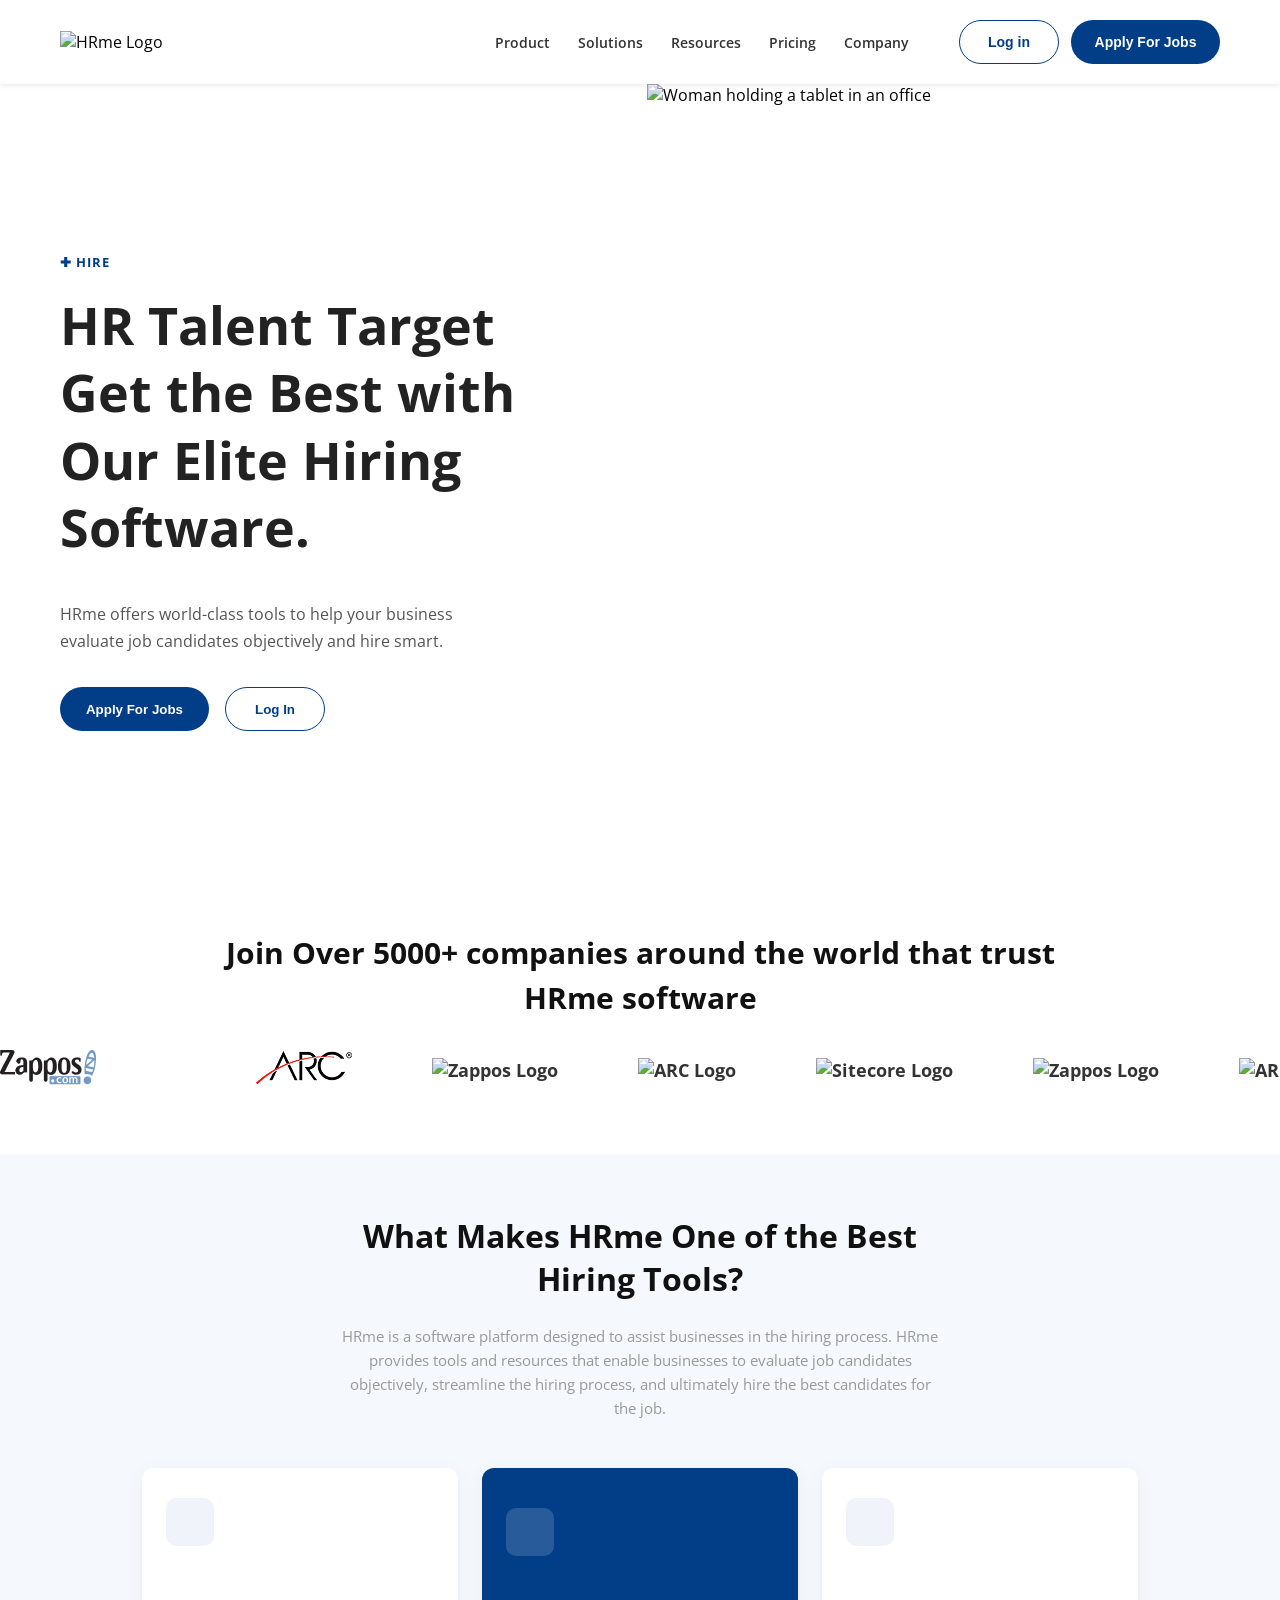
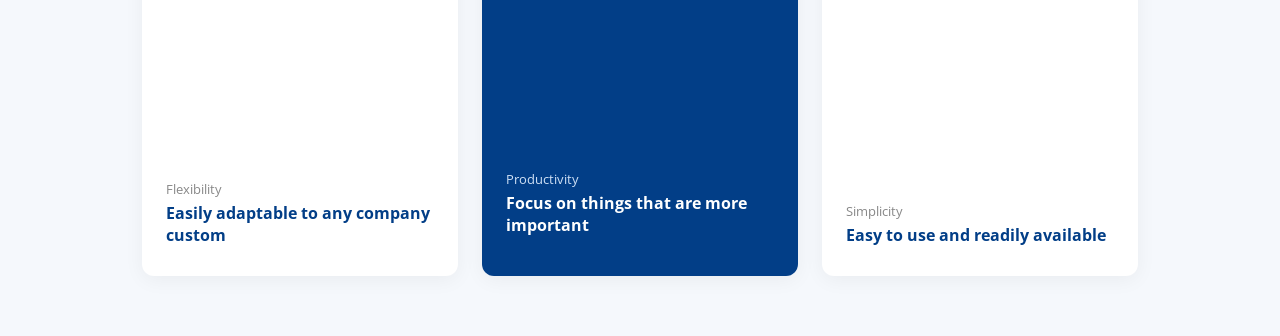
==== index.html @ a34a4af8 "Add files via upload" ====
<!DOCTYPE html>
<html lang="en">
<head>
    <meta charset="UTF-8">
    <meta name="viewport" content="width=device-width, initial-scale=1.0">
    <meta name="description" content="HRME human resources management platform. Explore product, solutions, pricing, and company resources.">
    <link rel="stylesheet" href="style.css">
    <!-- font -->
    <link rel="preconnect" href="https://fonts.googleapis.com">
    <link rel="preconnect" href="https://fonts.gstatic.com" crossorigin>
    <link href="https://fonts.googleapis.com/css2?family=Open+Sans:ital,wght@0,300..800;1,300..800&display=swap" rel="stylesheet">

    <title>HR</title>
</head>
<body>
    <nav>
        <div class="logo">
            <img src="images/Frame 9.png" alt="HRme Logo">
        </div>

        <!-- Hamburger menu for mobile -->
        <div class="menu-toggle" id="menu-toggle">&#9776;</div>

        <div class="nav-menu" id="nav-menu">
            <ul class="nav-links">
                <li><a href="#">Product</a></li>
                <li><a href="#">Solutions</a></li>
                <li><a href="#">Resources</a></li>
                <li><a href="#">Pricing</a></li>
                <li><a href="#">Company</a></li>
            </ul>

            <div class="btn">
                <button class="login">Log in</button>
                <button class="apply">Apply For Jobs</button>
            </div>
        </div>
    </nav>

    <section class="hero">
        <div class="hero-text">
            <span class="badge">&#10010; HIRE</span>
            <h1>HR Talent Target Get the Best with Our Elite Hiring Software.</h1>
            <p>HRme offers world-class tools to help your business evaluate job candidates objectively and hire smart.</p>
            <div class="btn hero-btn">
                <button class="apply">Apply For Jobs</button>
                <button class="login">Log In</button>
            </div>
        </div>

        <div class="hero-image">
            <img src="images/image 17.png" alt="Woman holding a tablet in an office">
        </div>
    </section>
    <section class="trusted">
  <h2>
    Join Over 5000+ companies around the world that trust
    <br>
    HRme software
  </h2>

  <div class="logo-marquee">
    <div class="logo-track">
      <span class="logo-item"><img src="images/b.png" alt="ARC Logo"></span>
      <span class="logo-item"><img src="/images/shutterfly-logo.svg (1).png" alt=""></span>
      <span class="logo-item"><img src="images/arc-logo.png (1).png" alt="Im Logo"></span>

      <!-- Duplicate for seamless scrolling -->
      <span class="logo-item"><img src="images/sumitomo-logo.svg.png" alt="Zappos Logo"></span>
      <span class="logo-item"><img src="images/sitecore-logo.png.png" alt="ARC Logo"></span>
      <span class="logo-item"><img src="images/sikich-logo-retina-1.png (1).png" alt="Sitecore Logo"></span>

      <span class="logo-item"><img src="images/ringcentral-logo.svg (1).png" alt="Zappos Logo"></span>
      <span class="logo-item"><img src="images/peloton-logo.svg (1).png" alt="ARC Logo"></span>
      <span class="logo-item"><img src="images/arc-logo.png (2).png" alt="Sitecore Logo"></span>
    </div>
  </div>
</section>


<section class="features">

  <h2>What Makes HRme One of the Best Hiring Tools?</h2>
  <p>HRme is a software platform designed to assist businesses in the hiring process. HRme provides tools and resources that enable businesses to evaluate job candidates objectively, streamline the hiring process, and ultimately hire the best candidates for the job.</p>

  <div class="feature-cards">

    <!-- Card 1: plain white -->
    <div class="feature-card">
      <div class="icon-box"><img src="images/Frame 427319788.png" alt=""></div>
      <div class="card-text">
        <span class="feature-label">Flexibility</span>
        <h3>Easily adaptable to any company custom</h3>
      </div>
    </div>

    <!-- Card 2: highlighted dark card -->
    <div class="feature-card featured">
      <div class="icon-box"><img src="images/Frame 427319787 (1).png" alt=""></div>
      <div class="card-text">
        <span class="feature-label">Productivity</span>
        <h3>Focus on things that are more important</h3>
      </div>
    </div>

    <!-- Card 3: plain white -->
    <div class="feature-card">
      <div class="icon-box"><img src="images/Frame 427319786 (1).png" alt=""></div>
      <div class="card-text">
        <span class="feature-label">Simplicity</span>
        <h3>Easy to use and readily available</h3>
      </div>
    </div>

  </div>

</section>
    
    <script src="script.js"></script>
</body>
</html>
---- style.css ----
* {
  box-sizing: border-box;
}

body {
  margin: 0;
  font-family: "Open Sans", sans-serif;
}

/* ---------- NAVBAR ---------- */
nav {
  display: flex;
  justify-content: space-between;
  align-items: center;
  padding: 15px 60px;
  background: white;
  height: 84px;
  box-shadow: 0 2px 5px rgba(0, 0, 0, 0.08);
  position: relative;
}

nav .logo img {
  height: 48px;
  width: 157.93px;
}

nav .nav-menu {
  display: flex;
  align-items: center;
  gap: 50px;
}

nav ul.nav-links {
  display: flex;
  list-style: none;
  gap: 28px;
  margin: 0;
  padding: 0;
}

nav ul.nav-links li a {
  text-decoration: none;
  color: #333;
  font-size: 14px;
  font-weight: 600;
}

nav .btn {
  display: flex;
  gap: 12px;
}

nav .btn button {
  padding: 12px;
  border: none;
  cursor: pointer;
  font-size: 14px;
  font-weight: 600;
  border-radius: 24px;
  height: 44px;
}

nav .btn .login,
.hero-btn .login {
  background: transparent;
  border: 1px solid #023E87;
  color: #023E87;
  width: 100px;
}

nav .btn .apply,
.hero-btn .apply {
  background: #023E87;
  color: white;
  width: 149px;
}

/* ---------- HAMBURGER ---------- */
.menu-toggle {
  display: none;
  font-size: 28px;
  cursor: pointer;
}

/* ---------- HERO ---------- */
.hero {
  display: flex;
  min-height: calc(100vh - 84px);
}

.hero-text {
  flex: 1;
  padding: 80px 60px;
  background-image: url("images/bg.jpg");
  background-size: cover;
  background-position: center;
  background-repeat: no-repeat;

  display: flex;
  flex-direction: column;
  justify-content: center;
}

.hero-text .badge {
  display: inline-block;
  color: #023E87;
  font-weight: 700;
  font-size: 13px;
  letter-spacing: 1px;
  margin-bottom: 20px;
}

.hero-text h1 {
  font-size: 52px;
  line-height: 1.3;
  font-weight: 700;
  color: #222;
  max-width: 520px;
  margin: 0 0 24px;
}

.hero-text p {
  font-size: 16px;
  line-height: 1.7;
  color: #555;
  max-width: 420px;
  margin-bottom: 32px;
}

.hero-btn {
  display: flex;
  gap: 16px;
  flex-wrap: wrap;
}

.hero-btn button {
  border: none;
  cursor: pointer;
  border-radius: 24px;
  height: 44px;
  font-weight: 600;
}

.hero-image {
  flex: 1.2;
}

.hero-image img {
  width: 100%;
  height: 100%;
  object-fit: cover;
  display: block;
}

/* ---------- TABLET ---------- */
@media (max-width: 992px) {
  nav {
    padding: 15px 30px;
  }

  .hero-text {
    padding: 60px 40px;
  }

  .hero-text h1 {
    font-size: 40px;
  }
}

/* ---------- MOBILE ---------- */
@media (max-width: 768px) {
  nav {
    padding: 15px 20px;
  }

  .menu-toggle {
    display: block;
  }

  nav .nav-menu {
    display: none;
    flex-direction: column;
    align-items: flex-start;
    position: absolute;
    top: 84px;
    left: 0;
    width: 100%;
    background: white;
    padding: 20px;
    gap: 20px;
    box-shadow: 0 4px 6px rgba(0, 0, 0, 0.1);
  }

  nav .nav-menu.active {
    display: flex;
  }

  nav .nav-menu ul.nav-links {
    flex-direction: column;
    gap: 16px;
  }

  nav .nav-menu .btn {
    width: 100%;
    flex-direction: column;
  }

  nav .nav-menu .btn button {
    width: 100%;
  }

  .hero {
    flex-direction: column;
    min-height: auto;
  }

  .hero-image {
    order: -1;
    width: 100%;
  }

  .hero-image img {
    width: 100%;
    height: auto;
  }

  .hero-text {
    padding: 50px 25px;
    align-items: center;
    text-align: center;
  }

  .hero-text h1 {
    font-size: 34px;
    max-width: 100%;
  }

  .hero-text p {
    max-width: 100%;
  }

  .hero-btn {
    justify-content: center;
  }
}

/* ---------- SMALL PHONES ---------- */
@media (max-width: 480px) {
  .hero-text h1 {
    font-size: 28px;
  }

  .hero-btn {
    flex-direction: column;
    width: 100%;
  }

  .hero-btn button {
    width: 100%;
    max-width: 220px;
    margin: auto;
  }
}

/* ==========================
   TRUSTED SECTION
========================== */
.trusted {
  width: 100%;
  /* border-top: 2px solid #007bff;
  border-bottom: 2px solid #007bff; */
  padding: 30px 0 99px 0;
  height: 155px;
  
}

/* ==========================
   HEADING
========================== */
.trusted h2 {
  text-align: center;
  font-size: 30px;
  line-height: 1.5;
  color: #111;
  margin: 0 0 30px;
  padding: 0 20px;
}

/* ==========================
   MARQUEE WINDOW
========================== */
.logo-marquee {
  width: 100%;
  overflow: hidden;
}

/* ==========================
   MOVING TRACK
========================== */
.logo-track {
  display: flex;
  align-items: center;
  gap: 80px;
  width: max-content;
  animation: scroll-logos 20s linear infinite;
}

/* ==========================
   EACH LOGO
========================== */
.logo-item {
  flex-shrink: 0;
  font-size: 18px;
  font-weight: 700;
  color: #333;
  white-space: nowrap;
}

/* Pause on hover */
.logo-marquee:hover .logo-track {
  animation-play-state: paused;
}

/* ==========================
   ANIMATION
========================== */
@keyframes scroll-logos {
  from {
    transform: translateX(0);
  }
  to {
    transform: translateX(-50%);
  }
}

/* ==========================
   TABLETS
========================== */
@media (max-width: 768px) {
  .trusted {
    padding: 30px 0;
  }

  .trusted h2 {
    font-size: 18px;
  }

  .logo-track {
    gap: 50px;
    animation-duration: 15s;
  }

  .logo-item {
    font-size: 16px;
  }
}

/* ==========================
   PHONES
========================== */
@media (max-width: 480px) {
  .trusted h2 {
    font-size: 16px;
    line-height: 1.6;
  }

  .trusted h2 br {
    display: none;
  }

  .logo-track {
    gap: 35px;
  }

  .logo-item {
    font-size: 14px;
  }
}
/* ============================
   FEATURES SECTION
   ============================ */
.features {
  text-align: center;
  padding: 60px 20px;
  background: #f5f8fc;
  margin-top: 99px;
}

.features h2 {
  font-size: 32px;
  color: #111;
  max-width: 600px;
  margin: 0 auto 24px auto;
}

.features > p {
  max-width: 600px;
  margin: 0 auto 48px auto;
  color: #999;
  font-size: 15px;
  line-height: 1.6;
}

/* ---------- ROW OF CARDS ---------- */
.feature-cards {
  display: flex;
  justify-content: center;
  align-items: center;
  gap: 24px;
  max-width: 1100px;
  margin: 0 auto;
}

/* ---------- EACH CARD ---------- */
.feature-card {
  background: white;
  border-radius: 12px;
  padding: 30px 24px;
  text-align: left;
  flex: 1;
  width: 100%;
  max-width: 316px;
  aspect-ratio: 316 / 408;

  display: flex;
  flex-direction: column;
  justify-content: space-between;

  box-shadow: 0 4px 20px rgba(0, 0, 0, 0.05);
  transition: transform 0.2s ease, box-shadow 0.2s ease;
}

.feature-card:hover {
  transform: translateY(-6px);
  box-shadow: 0 8px 28px rgba(0, 0, 0, 0.1);
}

.icon-box {
  width: 48px;
  height: 48px;
  background: #f0f4fa;
  border-radius: 10px;
  display: flex;
  align-items: center;
  justify-content: center;
  font-size: 18px;
  color: #023E87;
}

/* Groups label + heading so they sit together near the bottom */
.card-text {
  display: flex;
  flex-direction: column;
  gap: 4px;
}

.feature-label {
  display: block;
  font-size: 13px;
  color: #888;
}

.feature-card h3 {
  font-size: 16px;
  color: #023E87;
  font-weight: 700;
  margin: 0;
}

/* ---------- FEATURED (MIDDLE) CARD ---------- */
.feature-card.featured {
  background-color: #023E87;
  background-image: url(images/Frame\ 427319927.png);
  background-repeat: no-repeat;
  background-position: top right;
  background-size: 220px;
  padding-top: 40px;
  padding-bottom: 40px;
  position: relative;
  overflow: hidden;
}

.feature-card.featured .icon-box {
  background: rgba(255, 255, 255, 0.15);
  color: white;
}

.feature-card.featured .feature-label {
  color: #cfe0f5;
}

.feature-card.featured h3 {
  color: white;
}

/* ============================
   TABLETS (768px and below)
   ============================ */
@media (max-width: 768px) {
  .feature-cards {
    flex-direction: column;
    align-items: center;
  }

  .feature-card,
  .feature-card.featured {
    max-width: 360px;
    width: 100%;
    aspect-ratio: 316 / 380;
    padding-top: 30px;
    padding-bottom: 30px;
  }

  .feature-card.featured {
    background-size: 150px;
  }

  .features h2 {
    font-size: 26px;
  }
}

/* ============================
   PHONES (480px and below)
   ============================ */
@media (max-width: 480px) {
  .features {
    padding: 40px 16px;
  }

  .feature-card,
  .feature-card.featured {
    max-width: 300px;
    aspect-ratio: 316 / 360;
  }

  .features h2 {
    font-size: 22px;
  }

  .features > p {
    font-size: 14px;
  }
}
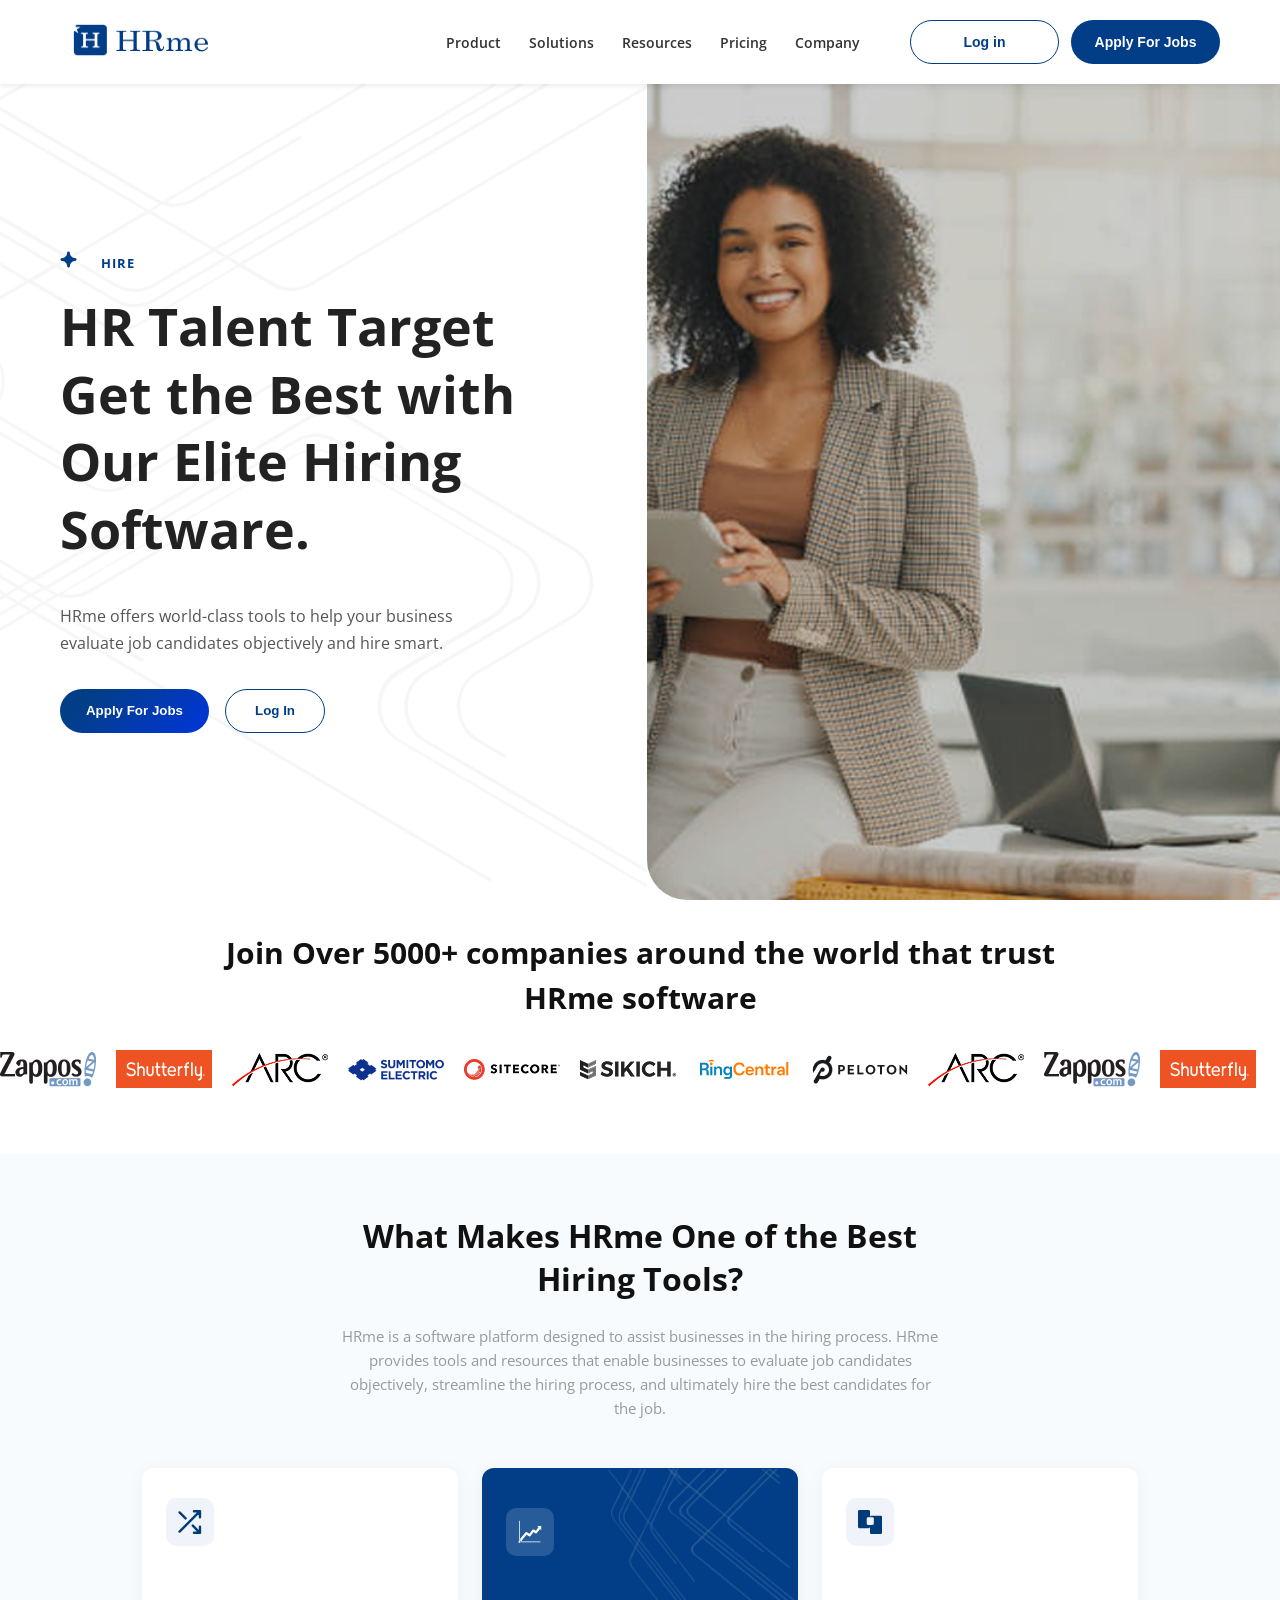
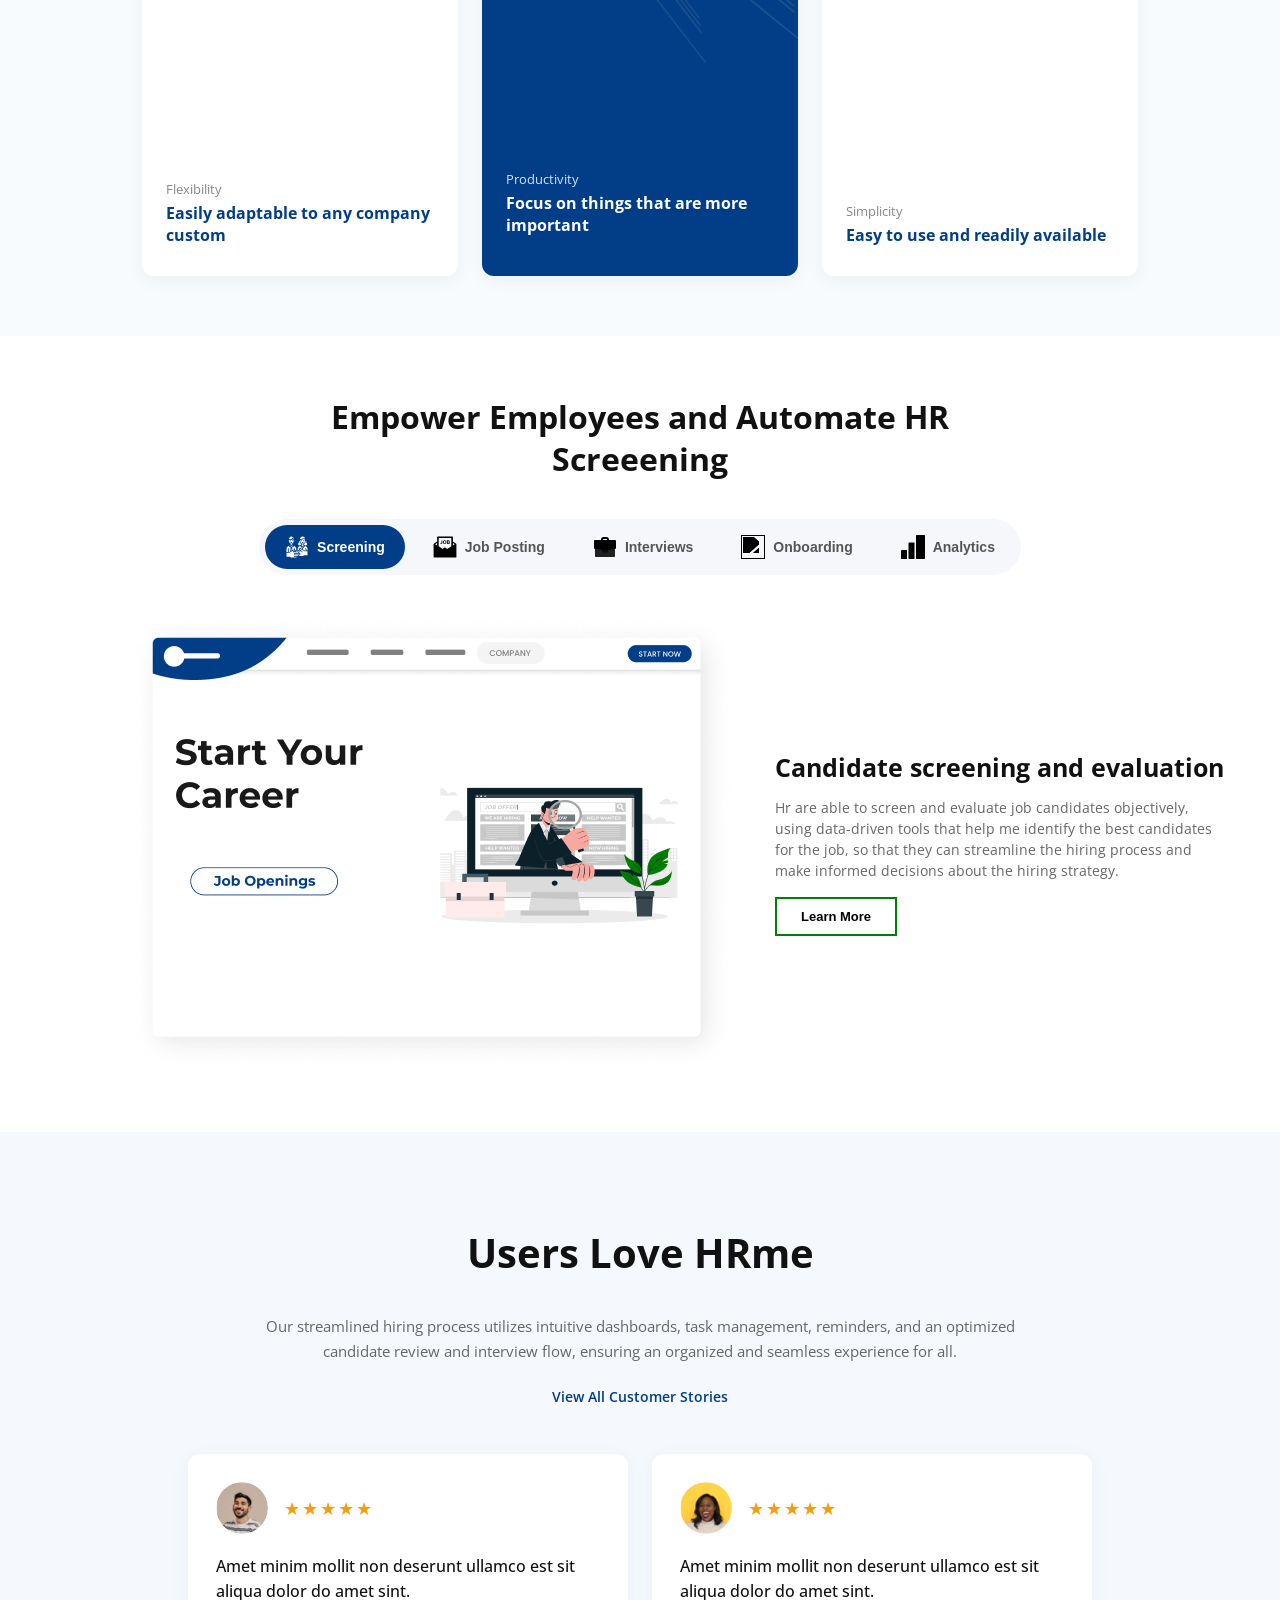
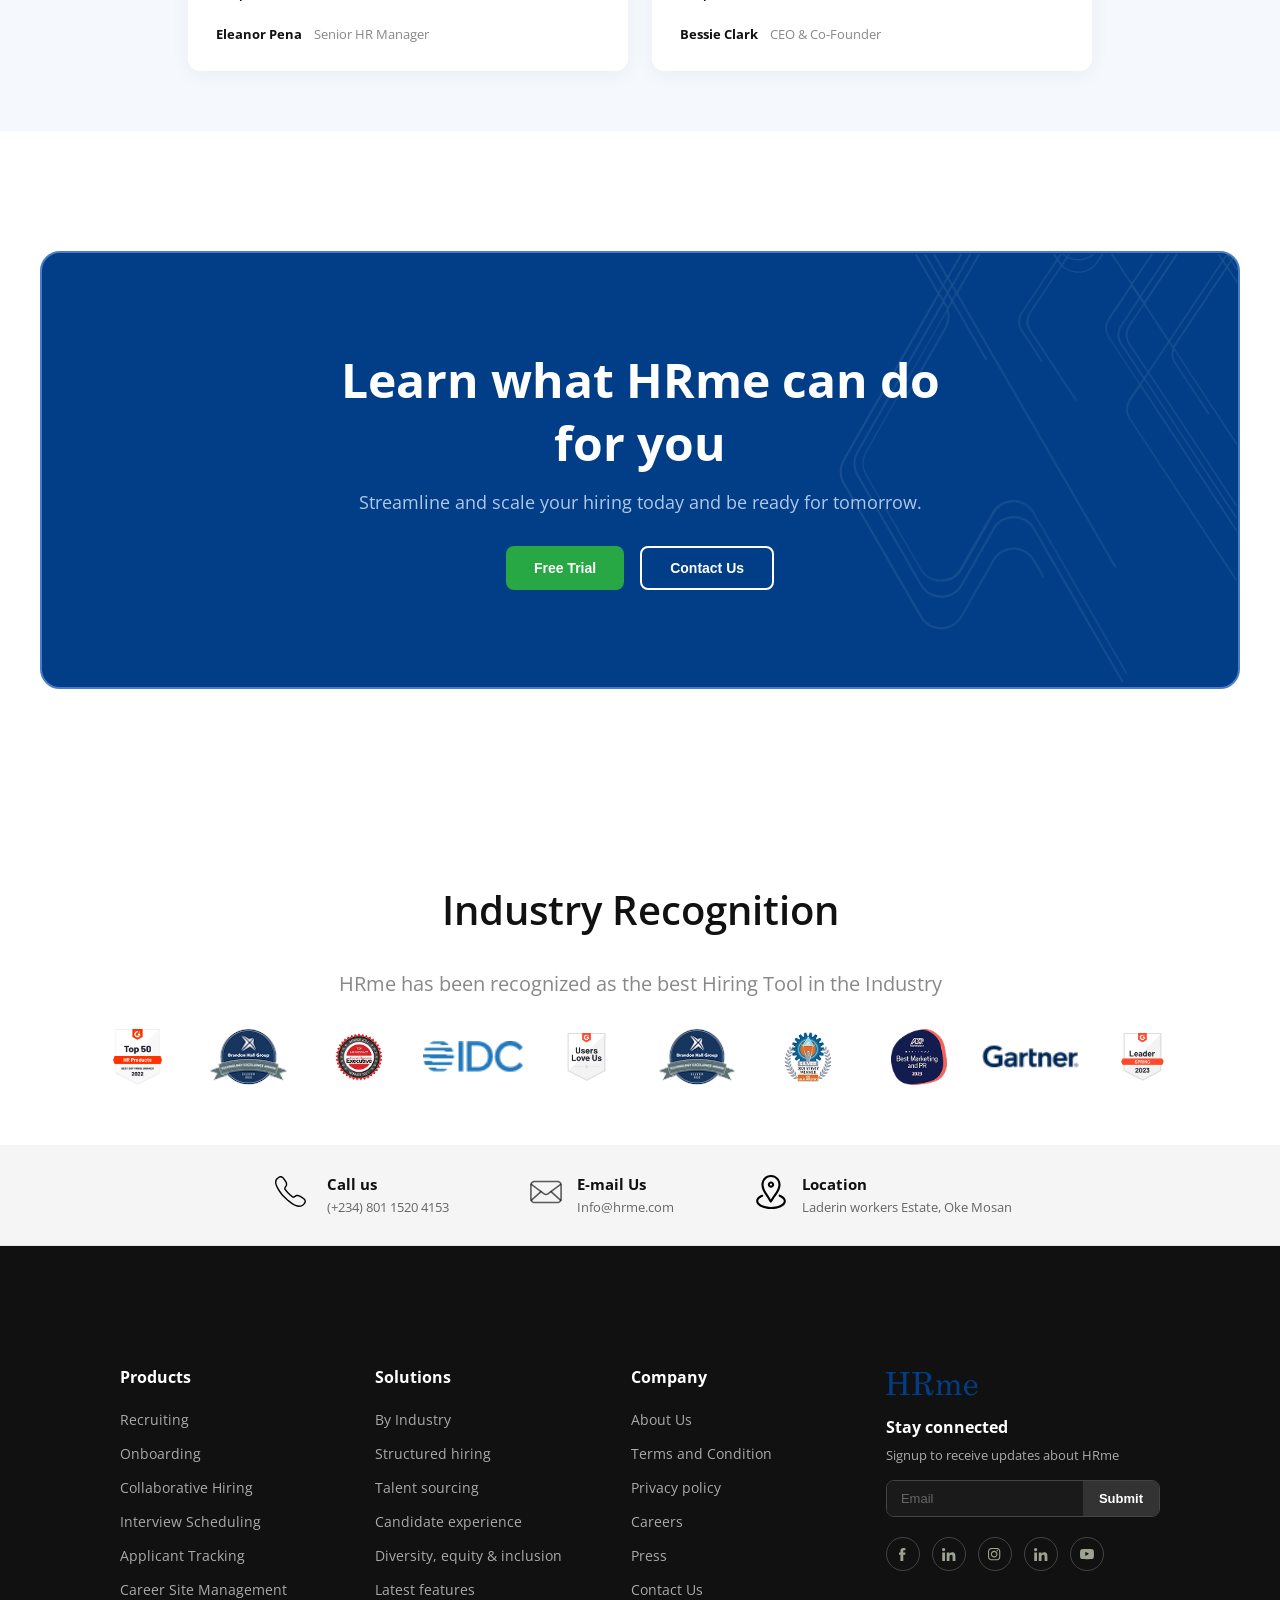
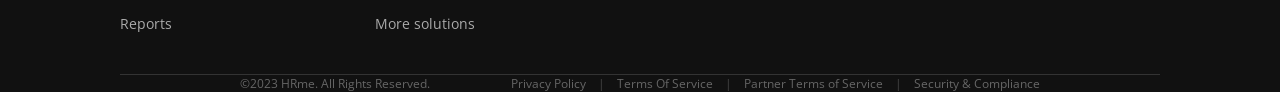
==== commit e70ddbbc: "final hrme website" ====
--- a/index.html
+++ b/index.html
@@ -1,121 +1,428 @@
-<!DOCTYPE html>
+<!doctype html>
 <html lang="en">
-<head>
-    <meta charset="UTF-8">
-    <meta name="viewport" content="width=device-width, initial-scale=1.0">
-    <meta name="description" content="HRME human resources management platform. Explore product, solutions, pricing, and company resources.">
-    <link rel="stylesheet" href="style.css">
+  <head>
+    <meta charset="UTF-8" />
+    <meta name="viewport" content="width=device-width, initial-scale=1.0" />
+    <meta
+      name="description"
+      content="HRME human resources management platform. Explore product, solutions, pricing, and company resources."
+    />
+    <link rel="stylesheet" href="style.css" />
     <!-- font -->
-    <link rel="preconnect" href="https://fonts.googleapis.com">
-    <link rel="preconnect" href="https://fonts.gstatic.com" crossorigin>
-    <link href="https://fonts.googleapis.com/css2?family=Open+Sans:ital,wght@0,300..800;1,300..800&display=swap" rel="stylesheet">
-
-    <title>HR</title>
-</head>
-<body>
+    <link rel="preconnect" href="https://fonts.googleapis.com" />
+    <link rel="preconnect" href="https://fonts.gstatic.com" crossorigin />
+    <link
+      href="https://fonts.googleapis.com/css2?family=Open+Sans:ital,wght@0,300..800;1,300..800&display=swap"
+      rel="stylesheet"
+    />
+
+    <title>HRme</title>
+  </head>
+  <body>
     <nav>
-        <div class="logo">
-            <img src="images/Frame 9.png" alt="HRme Logo">
-        </div>
-
-        <!-- Hamburger menu for mobile -->
-        <div class="menu-toggle" id="menu-toggle">&#9776;</div>
-
-        <div class="nav-menu" id="nav-menu">
-            <ul class="nav-links">
-                <li><a href="#">Product</a></li>
-                <li><a href="#">Solutions</a></li>
-                <li><a href="#">Resources</a></li>
-                <li><a href="#">Pricing</a></li>
-                <li><a href="#">Company</a></li>
-            </ul>
-
-            <div class="btn">
-                <button class="login">Log in</button>
-                <button class="apply">Apply For Jobs</button>
-            </div>
-        </div>
+      <div class="logo">
+        <img src="images/Frame 9.png" alt="HRme Logo" />
+      </div>
+
+      <!-- Hamburger menu for mobile -->
+      <div class="menu-toggle" id="menu-toggle">
+        <span id="menu-icon">&#9776;</span>
+      </div>
+
+      <div class="nav-menu" id="nav-menu">
+        <ul class="nav-links">
+          <li><a href="#">Product</a></li>
+          <li><a href="#">Solutions</a></li>
+          <li><a href="#">Resources</a></li>
+          <li><a href="#">Pricing</a></li>
+          <li><a href="#">Company</a></li>
+        </ul>
+
+        <div class="btn">
+          <button class="login">Log in</button>
+          <button class="apply">Apply For Jobs</button>
+        </div>
+      </div>
     </nav>
 
     <section class="hero">
-        <div class="hero-text">
-            <span class="badge">&#10010; HIRE</span>
-            <h1>HR Talent Target Get the Best with Our Elite Hiring Software.</h1>
-            <p>HRme offers world-class tools to help your business evaluate job candidates objectively and hire smart.</p>
-            <div class="btn hero-btn">
-                <button class="apply">Apply For Jobs</button>
-                <button class="login">Log In</button>
-            </div>
-        </div>
-
-        <div class="hero-image">
-            <img src="images/image 17.png" alt="Woman holding a tablet in an office">
-        </div>
+      <div class="hero-text">
+       <span class="badge"> <img src="images/svg.me-3.png" alt=""> HIRE</span>
+        <h1>HR Talent Target Get the Best with Our Elite Hiring Software.</h1>
+        <p>
+          HRme offers world-class tools to help your business evaluate job
+          candidates objectively and hire smart.
+        </p>
+        <div class="btn hero-btn">
+          <button class="apply">Apply For Jobs</button>
+          <button class="login">Log In</button>
+        </div>
+      </div>
+
+      <div class="hero-image">
+        <img
+          src="images/image 17.png"
+          alt="Woman holding a tablet in an office"
+        />
+      </div>
     </section>
     <section class="trusted">
-  <h2>
-    Join Over 5000+ companies around the world that trust
-    <br>
-    HRme software
-  </h2>
-
-  <div class="logo-marquee">
-    <div class="logo-track">
-      <span class="logo-item"><img src="images/b.png" alt="ARC Logo"></span>
-      <span class="logo-item"><img src="/images/shutterfly-logo.svg (1).png" alt=""></span>
-      <span class="logo-item"><img src="images/arc-logo.png (1).png" alt="Im Logo"></span>
-
-      <!-- Duplicate for seamless scrolling -->
-      <span class="logo-item"><img src="images/sumitomo-logo.svg.png" alt="Zappos Logo"></span>
-      <span class="logo-item"><img src="images/sitecore-logo.png.png" alt="ARC Logo"></span>
-      <span class="logo-item"><img src="images/sikich-logo-retina-1.png (1).png" alt="Sitecore Logo"></span>
-
-      <span class="logo-item"><img src="images/ringcentral-logo.svg (1).png" alt="Zappos Logo"></span>
-      <span class="logo-item"><img src="images/peloton-logo.svg (1).png" alt="ARC Logo"></span>
-      <span class="logo-item"><img src="images/arc-logo.png (2).png" alt="Sitecore Logo"></span>
+      <h2>
+        Join Over 5000+ companies around the world that trust
+        <br />
+        HRme software
+      </h2>
+
+      <div class="logo-marquee">
+        <div class="logo-track">
+          <!-- Set 1 -->
+          <span class="logo-item"><img src="images/b.png" alt="ARC Logo" /></span>
+          <span class="logo-item"><img src="/images/shutterfly-logo.svg (1).png" alt="" /></span>
+          <span class="logo-item"><img src="images/arc-logo.png (2).png" alt="Im Logo" /></span>
+          <span class="logo-item"><img src="images/sumitomo-logo.svg.png" alt="Zappos Logo" /></span>
+          <span class="logo-item"><img src="images/sitecore-logo.png.png" alt="ARC Logo" /></span>
+          <span class="logo-item"><img src="images/sikich-logo-retina-1.png.png" alt="Sitecore Logo" /></span>
+          <span class="logo-item"><img src="images/ringcentral-logo.svg.png" alt="Zappos Logo" /></span>
+          <span class="logo-item"><img src="images/peloton-logo.svg (1).png" alt="ARC Logo" /></span>
+          <span class="logo-item"><img src="images/arc-logo.png (2).png" alt="Sitecore Logo" /></span>
+
+          <!-- Set 2 (exact duplicate, aria-hidden since it's decorative repetition) -->
+<span class="logo-item" aria-hidden="true"><img src="images/b.png" alt="" /></span>
+          <span class="logo-item" aria-hidden="true"><img src="/images/shutterfly-logo.svg (1).png" alt="" /></span>
+          <span class="logo-item" aria-hidden="true"><img src="images/arc-logo.png (1).png" alt="" /></span>
+          <span class="logo-item" aria-hidden="true"><img src="images/sumitomo-logo.svg.png" alt="" /></span>
+          <span class="logo-item" aria-hidden="true"><img src="images/sitecore-logo.png.png" alt="" /></span>
+          <span class="logo-item" aria-hidden="true"><img src="images/sikich-logo-retina-1.png (1).png" alt="" /></span>
+          <span class="logo-item" aria-hidden="true"><img src="images/ringcentral-logo.svg (1).png" alt="" /></span>
+          <span class="logo-item" aria-hidden="true"><img src="images/peloton-logo.svg (1).png" alt="" /></span>
+          <span class="logo-item" aria-hidden="true"><img src="images/arc-logo.png (2).png" alt="" /></span>
+        </div>
+      </div>
+    </section>
+
+    <section class="features">
+      <h2>What Makes HRme One of the Best Hiring Tools?</h2>
+      <p>
+        HRme is a software platform designed to assist businesses in the hiring
+        process. HRme provides tools and resources that enable businesses to
+        evaluate job candidates objectively, streamline the hiring process, and
+        ultimately hire the best candidates for the job.
+      </p>
+
+      <div class="feature-cards">
+        <div class="feature-card" data-card>
+          <div class="icon-box">
+            <img src="images/Vector.svg" alt="" />
+          </div>
+          <div class="card-text">
+            <span class="feature-label">Flexibility</span>
+            <h3>Easily adaptable to any company custom</h3>
+          </div>
+        </div>
+
+        <div class="feature-card featured" data-card>
+          <div class="icon-box">
+            <img src="images/vector2 (2).svg" alt="" />
+          </div>
+          <div class="card-text">
+            <span class="feature-label">Productivity</span>
+            <h3>Focus on things that are more important</h3>
+          </div>
+        </div>
+
+        <div class="feature-card" data-card>
+          <div class="icon-box">
+            <img src="images/Exclude.svg" alt="" />
+          </div>
+          <div class="card-text">
+            <span class="feature-label">Simplicity</span>
+            <h3>Easy to use and readily available</h3>
+          </div>
+        </div>
+      </div>
+    </section>
+
+    <section class="empower">
+      <h2>Empower Employees and Automate HR Screeening</h2>
+
+      <!-- TAB BUTTONS -->
+      <div class="tab-bar">
+        <button class="tab active" data-tab="screening">
+          <img src="images/Deal.svg" alt="" class="tab-icon" /> Screening
+        </button>
+        <button class="tab" data-tab="jobposting">
+          <img src="images/Job letter.svg" alt="" class="tab-icon" /> Job Posting
+        </button>
+        <button class="tab" data-tab="interviews">
+          <img src="images/facebook jobs.svg" alt="" class="tab-icon" /> Interviews
+        </button>
+        <button class="tab" data-tab="onboarding">
+          <img src="images/deal.svg" alt="" class="tab-icon" /> Onboarding
+        </button>
+        <button class="tab" data-tab="analytics">
+          <img src="images/Google analytics (1).svg" alt="" class="tab-icon" /> Analytics
+        </button>
+      </div>
+
+      <div class="tab-panels">
+        <!-- SCREENING: image left, text right -->
+        <div class="panel active" id="panel-screening">
+          <img src="images/Frame 18.png" alt="Candidate screening" class="panel-img" />
+          <div class="panel-info">
+            <h3>Candidate screening and evaluation</h3>
+            <p>
+              Hr are able to screen and evaluate job candidates objectively,
+              using data-driven tools that help me identify the best candidates
+              for the job, so that they can streamline the hiring process and
+              make informed decisions about the hiring strategy.
+            </p>
+            <button class="learn-btn">Learn More</button>
+          </div>
+        </div>
+
+        <!-- JOB POSTING: image left, text right -->
+        <div class="panel" id="panel-jobposting">
+          <img src="images/employee-referral02-background.svg.png" alt="Job posting" class="panel-img" />
+          <div class="panel-info">
+            <h3>Job posting and management</h3>
+            <p>
+              Hr are able to screen and evaluate job candidates objectively, using data-driven tools that help me identify the best candidates for the job, so that they can streamline the hiring process and make informed decisions about the hiring strategy.
+            </p>
+            <button class="learn-btn">Learn More</button>
+          </div>
+        </div>
+
+        <!-- INTERVIEWS: image right, text left -->
+        <div class="panel reverse" id="panel-interviews">
+          <img src="images/value-option17.jpg.png" alt="Interview scheduling" class="panel-img" />
+          <div class="panel-info">
+            <h3>Interview scheduling and management</h3>
+            <p>
+            As a hiring manager, HRme is able to schedule and manage interviews with job candidates efficiently, so that you can keep the hiring process moving forward and ensure that all candidates are evaluated fairly.
+            </p>
+            <button class="learn-btn">Learn More</button>
+          </div>
+        </div>
+
+        <!-- ONBOARDING: image left, text right -->
+        <div class="panel" id="panel-onboarding">
+          <img src="images/Frame 427319971 2.png" alt="Employee onboarding" class="panel-img" />
+          <div class="panel-info">
+            <h3>Data-driven hiring insights and analytics</h3>
+            <p>
+             As a hiring manager, HRme is able to schedule and manage interviews with job candidates efficiently, so that you can keep the hiring process moving forward and ensure that all candidates are evaluated fairly.
+            </p>
+            <button class="learn-btn">Learn More</button>
+          </div>
+        </div>
+
+        <!-- ANALYTICS: image right, text left -->
+        <div class="panel reverse" id="panel-analytics">
+          <img src="images/value-option17.jpg (1).png" alt="HR analytics" class="panel-img" />
+          <div class="panel-info">
+            <h3>Onboarding tools and resources</h3>
+            <p>
+              Provide new hires with the tools and resources they need to succeed, so that they can onboard quickly and become productive members of the team as soon as possible.
+            </p>
+            <button class="learn-btn">Learn More</button>
+          </div>
+        </div>
+      </div>
+    </section>
+
+    <section class="testimonials">
+      <h2>Users Love HRme</h2>
+      <p>
+        Our streamlined hiring process utilizes intuitive dashboards, task
+        management, reminders, and an optimized candidate review and interview
+        flow, ensuring an organized and seamless experience for all.
+      </p>
+      <a href="#" class="view-stories">View All Customer Stories</a>
+
+      <div class="testimonial-cards">
+        <div class="testimonial-card">
+          <div class="testimonial-top">
+            <img src="images/Ellipse 5.png" alt="Eleanor Pena" />
+            <div class="stars">★★★★★</div>
+          </div>
+          <p class="testimonial-text">
+            Amet minim mollit non deserunt ullamco est sit aliqua dolor do amet
+            sint.
+          </p>
+          <div class="testimonial-author">
+            <span class="author-name">Eleanor Pena</span>
+            <span class="author-role">Senior HR Manager</span>
+          </div>
+        </div>
+
+        <div class="testimonial-card">
+          <div class="testimonial-top">
+            <img src="images/Ellipse 8.png" alt="Bessie Clark" />
+            <div class="stars">★★★★★</div>
+          </div>
+          <p class="testimonial-text">
+            Amet minim mollit non deserunt ullamco est sit aliqua dolor do amet
+            sint.
+          </p>
+          <div class="testimonial-author">
+            <span class="author-name">Bessie Clark</span>
+            <span class="author-role">CEO & Co-Founder</span>
+          </div>
+        </div>
+      </div>
+    </section>
+
+    <!-- CTA BANNER -->
+    <section class="cta-banner">
+      <div class="cta-content">
+        <h2>Learn what HRme can do for you</h2>
+        <p>Streamline and scale your hiring today and be ready for tomorrow.</p>
+        <div class="cta-buttons">
+          <button class="cta-free">Free Trial</button>
+          <button class="cta-contact">Contact Us</button>
+        </div>
+      </div>
+    </section>
+
+    <!-- INDUSTRY RECOGNITION -->
+    <section class="recognition">
+      <h2>Industry Recognition</h2>
+      <p>HRme has been recognized as the best Hiring Tool in the Industry</p>
+
+      <div class="recognition-marquee">
+        <div class="recognition-track">
+          <!-- Set 1 -->
+          <img src="images/Top-50-HR-Products.svg.png" alt="Top 50" />
+          <img src="images/Silver_Tech_Award_2022-1536x1084.png.png" alt="Award" />
+          <img src="images/hre-top-hr-product-2021.jpeg (1).png" alt="Award" />
+          <img src="images/idc-logo-1.svg (1).png" alt="IDC" />
+          <img src="images/users-love-us.svg (1).png" alt="Users Love Us" />
+          <img src="images/Silver_Tech_Award_2022-1536x1084.png.png" alt="Award" />
+          <img src="images/Stevie-great-employer-2021.jpeg (1).png" alt="Award" />
+          <img src="images/MP-Awards-2023-Best-Marketing-and-PR.png (1).png" alt="Best Marketing" />
+          <img src="images/gartner-logo.svg.png" alt="Gartner" />
+          <img src="images/g2-2023-spring-leader-spring-2023.svg (1).png" alt="Leader 2025" />
+
+          <!-- Set 2 (duplicate for seamless loop, mobile only) -->
+          <img src="images/Top-50-HR-Products.svg.png" alt="" aria-hidden="true" />
+          <img src="images/Silver_Tech_Award_2022-1536x1084.png.png" alt="" aria-hidden="true" />
+          <img src="images/hre-top-hr-product-2021.jpeg (1).png" alt="" aria-hidden="true" />
+          <img src="images/idc-logo-1.svg (1).png" alt="" aria-hidden="true" />
+          <img src="images/users-love-us.svg (1).png" alt="" aria-hidden="true" />
+          <img src="images/Silver_Tech_Award_2022-1536x1084.png.png" alt="" aria-hidden="true" />
+          <img src="images/Stevie-great-employer-2021.jpeg (1).png" alt="" aria-hidden="true" />
+          <img src="images/MP-Awards-2023-Best-Marketing-and-PR.png (1).png" alt="" aria-hidden="true" />
+          <img src="images/gartner-logo.svg.png" alt="" aria-hidden="true" />
+          <img src="images/g2-2023-spring-leader-spring-2023.svg (1).png" alt="" aria-hidden="true" />
+        </div>
+      </div>
+    </section>
+
+    <!-- CONTACT BAR -->
+    <div class="contact-bar">
+      <div class="contact-item">
+        <span class="contact-icon"><img src="images/telephone.svg" alt=""></span>
+        <div>
+          <p class="contact-label">Call us</p>
+          <p class="contact-value">(+234) 801 1520 4153</p>
+        </div>
+      </div>
+
+      <div class="contact-item">
+        <span class="contact-icon"><img src="images/Email.svg" alt=""></span>
+        <div>
+          <p class="contact-label">E-mail Us</p>
+          <p class="contact-value">Info@hrme.com</p>
+        </div>
+      </div>
+
+      <div class="contact-item">
+        <span class="contact-icon"><img src="images/Location.svg" alt=""></span>
+        <div>
+          <p class="contact-label">Location</p>
+          <p class="contact-value">Laderin workers Estate, Oke Mosan</p>
+        </div>
+      </div>
     </div>
-  </div>
-</section>
-
-
-<section class="features">
-
-  <h2>What Makes HRme One of the Best Hiring Tools?</h2>
-  <p>HRme is a software platform designed to assist businesses in the hiring process. HRme provides tools and resources that enable businesses to evaluate job candidates objectively, streamline the hiring process, and ultimately hire the best candidates for the job.</p>
-
-  <div class="feature-cards">
-
-    <!-- Card 1: plain white -->
-    <div class="feature-card">
-      <div class="icon-box"><img src="images/Frame 427319788.png" alt=""></div>
-      <div class="card-text">
-        <span class="feature-label">Flexibility</span>
-        <h3>Easily adaptable to any company custom</h3>
-      </div>
-    </div>
-
-    <!-- Card 2: highlighted dark card -->
-    <div class="feature-card featured">
-      <div class="icon-box"><img src="images/Frame 427319787 (1).png" alt=""></div>
-      <div class="card-text">
-        <span class="feature-label">Productivity</span>
-        <h3>Focus on things that are more important</h3>
-      </div>
-    </div>
-
-    <!-- Card 3: plain white -->
-    <div class="feature-card">
-      <div class="icon-box"><img src="images/Frame 427319786 (1).png" alt=""></div>
-      <div class="card-text">
-        <span class="feature-label">Simplicity</span>
-        <h3>Easy to use and readily available</h3>
-      </div>
-    </div>
-
-  </div>
-
-</section>
-    
+
+    <!-- MAIN FOOTER -->
+    <footer class="footer">
+      <div class="footer-grid">
+        <!-- PRODUCTS -->
+        <div class="footer-col">
+          <h4>Products</h4>
+          <ul>
+            <li><a href="#">Recruiting</a></li>
+            <li><a href="#">Onboarding</a></li>
+            <li><a href="#">Collaborative Hiring</a></li>
+            <li><a href="#">Interview Scheduling</a></li>
+            <li><a href="#">Applicant Tracking</a></li>
+            <li><a href="#">Career Site Management</a></li>
+            <li><a href="#">Reports</a></li>
+          </ul>
+        </div>
+
+        <!-- SOLUTIONS -->
+        <div class="footer-col">
+          <h4>Solutions</h4>
+          <ul>
+            <li><a href="#">By Industry</a></li>
+            <li><a href="#">Structured hiring</a></li>
+            <li><a href="#">Talent sourcing</a></li>
+            <li><a href="#">Candidate experience</a></li>
+            <li><a href="#">Diversity, equity & inclusion</a></li>
+            <li><a href="#">Latest features</a></li>
+            <li><a href="#">More solutions</a></li>
+          </ul>
+        </div>
+
+        <!-- COMPANY -->
+        <div class="footer-col">
+          <h4>Company</h4>
+          <ul>
+            <li><a href="#">About Us</a></li>
+            <li><a href="#">Terms and Condition</a></li>
+            <li><a href="#">Privacy policy</a></li>
+            <li><a href="#">Careers</a></li>
+            <li><a href="#">Press</a></li>
+            <li><a href="#">Contact Us</a></li>
+          </ul>
+        </div>
+
+        <!-- NEWSLETTER -->
+        <div class="footer-col footer-newsletter">
+          <h3 class="footer-logo-text  "><img src="images/HRme.svg" alt="HRme Logo"></h3>
+          <h4>Stay connected</h4>
+          <p>Signup to receive updates about HRme</p>
+          <div class="email-form">
+            <input type="email" placeholder="Email" />
+            <button>Submit</button>
+          </div>
+          <div class="social-icons">
+            <a href="#"><img src="images/path-facebook.svg" alt=""></a>
+            <a href="#"><img src="images/Vector (2).svg" alt=""></a>
+            <a href="#"><img src="images/path-instagram.svg" alt=""></a>
+            <a href="#"><img src="images/linked.svg" alt=""></a>
+            <a href="#"><img src="images/path-1.svg" alt=""></a>
+          </div>
+        </div>
+      </div>
+
+      <!-- BOTTOM BAR -->
+      <div class="footer-bottom">
+        <p>©2023 HRme. All Rights Reserved.</p>
+        <div class="footer-links">
+          <a href="#">Privacy Policy</a>
+          <span>|</span>
+          <a href="#">Terms Of Service</a>
+          <span>|</span>
+          <a href="#">Partner Terms of Service</a>
+          <span>|</span>
+          <a href="#">Security & Compliance</a>
+        </div>
+      </div>
+    </footer>
+
     <script src="script.js"></script>
-</body>
+  </body>
 </html>
--- a/style.css
+++ b/style.css
@@ -3,7 +3,8 @@
 }
 
 body {
-  margin: 0;
+  margin: 0 auto;
+  max-width: 1920px;
   font-family: "Open Sans", sans-serif;
 }
 
@@ -16,7 +17,9 @@
   background: white;
   height: 84px;
   box-shadow: 0 2px 5px rgba(0, 0, 0, 0.08);
-  position: relative;
+  position: sticky;
+  top: 0;
+  z-index: 1000;
 }
 
 nav .logo img {
@@ -60,26 +63,65 @@
   height: 44px;
 }
 
-nav .btn .login,
+nav .btn .login{
+ background: transparent;
+  border: 1px solid #023E87;
+  color: #023E87;
+  width: 149px;
+  font-weight: 600;
+}
+
+nav .btn .login:hover{
+  background: #023E87;
+  color: white;
+  width: 149px;
+}
+
+nav .btn .apply{
+ background: #023E87;
+  color: white;
+  width: 149px;
+}
+
+nav .btn .apply:hover{
+ background: #ffff;
+  color: #023E87;
+  width: 149px;
+  font-weight: 600;
+   border: 1px solid #023E87;
+}
+
+/* ---------- HAMBURGER ---------- */
+.menu-toggle {
+  display: none;
+  font-size: 28px;
+  cursor: pointer;
+  line-height: 1;
+  user-select: none;
+}
+
 .hero-btn .login {
   background: transparent;
   border: 1px solid #023E87;
   color: #023E87;
   width: 100px;
 }
-
-nav .btn .apply,
+.hero-btn .login:hover {
+  background: #023E87;
+  color: white;
+  width: 100px;
+}
+
 .hero-btn .apply {
-  background: #023E87;
+  background: linear-gradient(135deg, #023E87 20%, #023E87 0%, #0036DC 100%);
   color: white;
   width: 149px;
 }
-
-/* ---------- HAMBURGER ---------- */
-.menu-toggle {
-  display: none;
-  font-size: 28px;
-  cursor: pointer;
+.hero-btn .apply:hover {
+  background: #ffff;
+  color: #023E87;
+  width: 149px;
+  border: 1px solid #023E87;
 }
 
 /* ---------- HERO ---------- */
@@ -91,11 +133,10 @@
 .hero-text {
   flex: 1;
   padding: 80px 60px;
-  background-image: url("images/bg.jpg");
+  background-image: url("images/Frame\ 427319842.png");
   background-size: cover;
   background-position: center;
   background-repeat: no-repeat;
-
   display: flex;
   flex-direction: column;
   justify-content: center;
@@ -126,6 +167,9 @@
   max-width: 420px;
   margin-bottom: 32px;
 }
+.hero span img {
+  margin-right: 20px;
+}
 
 .hero-btn {
   display: flex;
@@ -150,6 +194,7 @@
   height: 100%;
   object-fit: cover;
   display: block;
+  border-radius: 0 0 0 40px;
 }
 
 /* ---------- TABLET ---------- */
@@ -157,11 +202,9 @@
   nav {
     padding: 15px 30px;
   }
-
   .hero-text {
     padding: 60px 40px;
   }
-
   .hero-text h1 {
     font-size: 40px;
   }
@@ -172,11 +215,9 @@
   nav {
     padding: 15px 20px;
   }
-
   .menu-toggle {
     display: block;
   }
-
   nav .nav-menu {
     display: none;
     flex-direction: column;
@@ -190,55 +231,45 @@
     gap: 20px;
     box-shadow: 0 4px 6px rgba(0, 0, 0, 0.1);
   }
-
   nav .nav-menu.active {
     display: flex;
   }
-
   nav .nav-menu ul.nav-links {
     flex-direction: column;
     gap: 16px;
   }
-
   nav .nav-menu .btn {
     width: 100%;
     flex-direction: column;
   }
-
   nav .nav-menu .btn button {
     width: 100%;
   }
-
   .hero {
     flex-direction: column;
     min-height: auto;
   }
-
+  .hero-text {
+    order: 1;
+    padding: 50px 25px;
+    align-items: center;
+    text-align: center;
+  }
   .hero-image {
-    order: -1;
+    order: 2;
     width: 100%;
   }
-
   .hero-image img {
     width: 100%;
     height: auto;
   }
-
-  .hero-text {
-    padding: 50px 25px;
-    align-items: center;
-    text-align: center;
-  }
-
   .hero-text h1 {
     font-size: 34px;
     max-width: 100%;
   }
-
   .hero-text p {
     max-width: 100%;
   }
-
   .hero-btn {
     justify-content: center;
   }
@@ -249,12 +280,10 @@
   .hero-text h1 {
     font-size: 28px;
   }
-
   .hero-btn {
     flex-direction: column;
     width: 100%;
   }
-
   .hero-btn button {
     width: 100%;
     max-width: 220px;
@@ -267,16 +296,10 @@
 ========================== */
 .trusted {
   width: 100%;
-  /* border-top: 2px solid #007bff;
-  border-bottom: 2px solid #007bff; */
   padding: 30px 0 99px 0;
   height: 155px;
-  
-}
-
-/* ==========================
-   HEADING
-========================== */
+}
+
 .trusted h2 {
   text-align: center;
   font-size: 30px;
@@ -286,103 +309,54 @@
   padding: 0 20px;
 }
 
-/* ==========================
-   MARQUEE WINDOW
-========================== */
 .logo-marquee {
   width: 100%;
   overflow: hidden;
 }
 
-/* ==========================
-   MOVING TRACK
-========================== */
 .logo-track {
-  display: flex;
-  align-items: center;
-  gap: 80px;
+   display: flex;
+  align-items: center;
   width: max-content;
   animation: scroll-logos 20s linear infinite;
 }
 
-/* ==========================
-   EACH LOGO
-========================== */
 .logo-item {
   flex-shrink: 0;
-  font-size: 18px;
-  font-weight: 700;
-  color: #333;
-  white-space: nowrap;
-}
-
-/* Pause on hover */
+  margin-right: 20px;
+}
+
+
 .logo-marquee:hover .logo-track {
   animation-play-state: paused;
 }
 
-/* ==========================
-   ANIMATION
-========================== */
 @keyframes scroll-logos {
-  from {
-    transform: translateX(0);
-  }
-  to {
-    transform: translateX(-50%);
-  }
-}
-
-/* ==========================
-   TABLETS
-========================== */
+  from { transform: translateX(0); }
+  to { transform: translateX(-50%); }
+}
+
 @media (max-width: 768px) {
-  .trusted {
-    padding: 30px 0;
-  }
-
-  .trusted h2 {
-    font-size: 18px;
-  }
-
-  .logo-track {
-    gap: 50px;
-    animation-duration: 15s;
-  }
-
-  .logo-item {
-    font-size: 16px;
-  }
-}
-
-/* ==========================
-   PHONES
-========================== */
+  .trusted { padding: 30px 0; }
+  .trusted h2 { font-size: 18px; }
+  .logo-track { gap: 50px; animation-duration: 15s; }
+  .logo-item { font-size: 16px; }
+}
+
 @media (max-width: 480px) {
-  .trusted h2 {
-    font-size: 16px;
-    line-height: 1.6;
-  }
-
-  .trusted h2 br {
-    display: none;
-  }
-
-  .logo-track {
-    gap: 35px;
-  }
-
-  .logo-item {
-    font-size: 14px;
-  }
-}
+  .trusted h2 { font-size: 16px; line-height: 1.6; }
+  .trusted h2 br { display: none; }
+  .logo-track { gap: 35px; }
+  .logo-item { font-size: 14px; }
+}
+
 /* ============================
    FEATURES SECTION
    ============================ */
 .features {
   text-align: center;
   padding: 60px 20px;
-  background: #f5f8fc;
+  background: #F7FBFD;
   margin-top: 99px;
 }
 
@@ -401,7 +375,6 @@
   line-height: 1.6;
 }
 
-/* ---------- ROW OF CARDS ---------- */
 .feature-cards {
   display: flex;
   justify-content: center;
@@ -411,7 +384,6 @@
   margin: 0 auto;
 }
 
-/* ---------- EACH CARD ---------- */
 .feature-card {
   background: white;
   border-radius: 12px;
@@ -421,13 +393,13 @@
   width: 100%;
   max-width: 316px;
   aspect-ratio: 316 / 408;
-
   display: flex;
   flex-direction: column;
   justify-content: space-between;
-
   box-shadow: 0 4px 20px rgba(0, 0, 0, 0.05);
-  transition: transform 0.2s ease, box-shadow 0.2s ease;
+  cursor: pointer;
+  transition: transform 0.2s ease, box-shadow 0.2s ease,
+              background-color 0.3s ease, color 0.3s ease;
 }
 
 .feature-card:hover {
@@ -445,9 +417,20 @@
   justify-content: center;
   font-size: 18px;
   color: #023E87;
-}
-
-/* Groups label + heading so they sit together near the bottom */
+  transition: background 0.3s ease, color 0.3s ease;
+}
+
+.icon-box img {
+  width: 24px;
+  height: 24px;
+  transition: filter 0.3s ease;
+  filter: brightness(0) saturate(100%) invert(14%) sepia(85%) saturate(2500%) hue-rotate(199deg) brightness(90%) contrast(101%);
+}
+
+.feature-card.featured .icon-box img {
+  filter: brightness(0) invert(1);
+}
+
 .card-text {
   display: flex;
   flex-direction: column;
@@ -458,6 +441,7 @@
   display: block;
   font-size: 13px;
   color: #888;
+  transition: color 0.3s ease;
 }
 
 .feature-card h3 {
@@ -465,9 +449,9 @@
   color: #023E87;
   font-weight: 700;
   margin: 0;
-}
-
-/* ---------- FEATURED (MIDDLE) CARD ---------- */
+  transition: color 0.3s ease;
+}
+
 .feature-card.featured {
   background-color: #023E87;
   background-image: url(images/Frame\ 427319927.png);
@@ -478,6 +462,7 @@
   padding-bottom: 40px;
   position: relative;
   overflow: hidden;
+  color: white;
 }
 
 .feature-card.featured .icon-box {
@@ -493,30 +478,479 @@
   color: white;
 }
 
-/* ============================
-   TABLETS (768px and below)
-   ============================ */
 @media (max-width: 768px) {
-  .feature-cards {
-    flex-direction: column;
-    align-items: center;
-  }
-
-  .feature-card,
-  .feature-card.featured {
+  .features { margin-top: 50px; }
+  .feature-cards { flex-direction: column; align-items: center; }
+  .feature-card, .feature-card.featured {
     max-width: 360px;
     width: 100%;
     aspect-ratio: 316 / 380;
     padding-top: 30px;
     padding-bottom: 30px;
   }
-
-  .feature-card.featured {
-    background-size: 150px;
-  }
-
-  .features h2 {
-    font-size: 26px;
+  .feature-card.featured { background-size: 150px; }
+  .features h2 { font-size: 26px; }
+}
+
+@media (max-width: 480px) {
+  .features { padding: 40px 16px; margin-top: 30px; }
+  .feature-card, .feature-card.featured {
+    max-width: 300px;
+    aspect-ratio: 316 / 360;
+  }
+  .features h2 { font-size: 22px; }
+  .features > p { font-size: 14px; }
+}
+
+/* ============================
+   EMPOWER SECTION
+   ============================ */
+.empower {
+  padding: 60px 40px;
+  max-width: 1100px;
+  margin: 0 auto;
+  text-align: center;
+}
+
+.empower h2 {
+  font-size: 32px;
+  font-weight: 700;
+  color: #111;
+  max-width: 800px;
+  margin: 0 auto 40px;
+  line-height: 1.3;
+}
+
+.tab-bar {
+  display: flex;
+  justify-content: center;
+  gap: 8px;
+  flex-wrap: wrap;
+  background: #f5f7fa;
+  border-radius: 50px;
+  padding: 6px;
+  width: fit-content;
+  margin: 0 auto 40px;
+}
+
+.tab {
+  padding: 10px 20px;
+  border: none;
+  border-radius: 50px;
+  background: transparent;
+  font-size: 14px;
+  font-weight: 600;
+  color: #555;
+  cursor: pointer;
+  display: flex;
+  align-items: center;
+  gap: 8px;
+  transition: background 0.2s ease, color 0.2s ease;
+  text-wrap: wrap;
+}
+
+.tab.active {
+  background: #023E87;
+  color: white;
+}
+
+.tab:hover:not(.active) {
+  background: #e5e9f0;
+}
+
+.tab-icon {
+  width: 24px;
+  height: 24px;
+  transition: filter 0.3s ease;
+  filter: brightness(0) saturate(100%);
+}
+
+.tab.active .tab-icon {
+  filter: brightness(0) invert(1);
+}
+
+.tab-panels {
+  margin-top: 32px;
+}
+
+.panel {
+  display: none;
+  align-items: center;
+  gap: 40px;
+  text-align: left;
+}
+
+.panel.active {
+  display: flex;
+}
+
+.panel.reverse {
+  flex-direction: row-reverse;
+}
+
+.panel-img {
+  flex: 1;
+  max-width: 673.89px;
+  width: 100%;
+  height: auto;
+  border-radius: 12px;
+  object-fit: cover;
+}
+
+.panel-info {
+  flex: 1;
+  min-width: 450px;
+}
+
+/* h3 stays on one line, p wraps normally by default */
+.panel-info h3 {
+  font-size: 25px;
+  font-weight: 700;
+  color: #111;
+  margin: 0 0 8px;
+  line-height: 1.25;
+  white-space: nowrap;
+  overflow: hidden;
+  /* text-overflow: ellipsis; */
+  max-width: 100%;
+}
+
+.panel-info p {
+  font-size: 14px;
+  color: #666;
+  line-height: 1.5;
+  margin-bottom: 16px;
+  max-width: 480px;
+}
+
+.learn-btn {
+  padding: 10px 24px;
+  border: 2px solid #008000;
+  background: transparent;
+  color: black;
+  font-weight: 700;
+  font-size: 13px;
+  cursor: pointer;
+  transition: background 0.2s ease, color 0.2s ease;
+}
+
+.learn-btn:hover {
+  background: #023E87;
+  color: white;
+}
+
+@media (max-width: 768px) {
+  .empower { padding: 40px 20px; }
+  .empower h2 { font-size: 26px; }
+  .panel-info {
+    min-width: 0;
+  }
+  .tab-bar {
+    flex-wrap: nowrap;
+    overflow-x: auto;
+    justify-content: flex-start;
+    width: 100%;
+    max-width: 100%;
+    padding: 6px 12px;
+    margin: 0 0 32px;
+    -webkit-overflow-scrolling: touch;
+    scrollbar-width: none;
+  }
+  .tab-bar::-webkit-scrollbar { display: none; }
+  .tab {
+    flex-shrink: 0;
+    padding: 8px 16px;
+    font-size: 13px;
+    white-space: nowrap;
+  }
+  .panel { gap: 24px; }
+  .panel.active, .panel.reverse.active { flex-direction: column; }
+  .panel-img { max-width: 100%; }
+}
+
+@media (max-width: 480px) {
+  .empower h2 { font-size: 22px; }
+  .tab { padding: 8px 12px; font-size: 12px; gap: 4px; }
+  .tab-icon { width: 14px; height: 14px; }
+  .panel-info h3 { font-size: 20px; }
+}
+
+/* ============================
+   TESTIMONIALS SECTION
+   ============================ */
+.testimonials {
+  background: #f5f8fc;
+  padding: 60px 40px;
+  text-align: center;
+}
+
+.testimonials h2 {
+  font-size: 40px;
+  font-weight: 700;
+  color: #111;
+  text-align: center;
+}
+
+.testimonials > p {
+  max-width: 800px;
+  margin: 0 auto 20px;
+  font-size: 15px;
+  color: #666;
+  line-height: 1.7;
+}
+
+.view-stories {
+  display: inline-block;
+  color: #023E87;
+  font-weight: 600;
+  font-size: 14px;
+  text-decoration: none;
+  margin-bottom: 48px;
+}
+
+.view-stories:hover {
+  text-decoration: underline;
+}
+
+.testimonial-cards {
+  display: flex;
+  gap: 24px;
+  justify-content: center;
+  flex-wrap: wrap;
+  max-width: 1000px;
+  margin: 0 auto;
+}
+
+.testimonial-card {
+  background: white;
+  border-radius: 12px;
+  padding: 28px;
+  text-align: left;
+  flex: 1;
+  min-width: 280px;
+  max-width: 440px;
+  box-shadow: 0 4px 20px rgba(0, 0, 0, 0.05);
+}
+
+.testimonial-top {
+  display: flex;
+  align-items: center;
+  gap: 16px;
+  margin-bottom: 20px;
+}
+
+.testimonial-top img {
+  width: 52px;
+  height: 52px;
+  border-radius: 50%;
+  object-fit: cover;
+}
+
+.stars {
+  color: #f59e0b;
+  font-size: 18px;
+  letter-spacing: 2px;
+}
+
+.testimonial-text {
+  font-size: 16px;
+  color: #111;
+  line-height: 1.6;
+  margin: 0 0 20px;
+  font-weight: 500;
+}
+
+.testimonial-author {
+  display: flex;
+  align-items: center;
+  gap: 12px;
+}
+
+.author-name {
+  font-size: 13px;
+  font-weight: 700;
+  color: #111;
+}
+
+.author-role {
+  font-size: 13px;
+  color: #888;
+}
+
+@media (max-width: 768px) {
+  .testimonials { padding: 40px 20px; }
+  .testimonials h2 { font-size: 26px; }
+  .testimonial-cards { flex-direction: column; align-items: center; }
+  .testimonial-card { max-width: 100%; width: 100%; }
+}
+
+@media (max-width: 480px) {
+  .testimonials h2 { font-size: 22px; }
+  .testimonials > p { font-size: 13px; }
+  .testimonial-text { font-size: 15px; }
+}
+
+/* ============================
+   CTA BANNER
+   ============================ */
+.cta-banner {
+  margin: 120px auto;
+  max-width: 1200px;
+  height: 438px;
+  border-radius: 20px;
+  background-color: #023E87;
+  background-image: url(images/traks_bg_hero_updated.svg.png);
+  background-repeat: no-repeat;
+  background-position: right center;
+  background-size: auto 100%;
+  border: 2px solid #4a7cc7;
+  overflow: hidden;
+  position: relative;
+  display: flex;
+  align-items: center;
+  justify-content: center;
+}
+
+.cta-content {
+  padding: 0px;
+  text-align: center;
+  max-width: 600px;
+  width: 100%;
+}
+
+.cta-content h2 {
+  font-size: 48px;
+  font-weight: 700;
+  color: white;
+  margin: 0 0 16px;
+  line-height: 1.3;
+}
+
+.cta-content p {
+  font-size: 18px;
+  color: #b0c8e8;
+  margin: 0 0 32px;
+}
+
+.cta-buttons {
+  display: flex;
+  gap: 16px;
+  justify-content: center;
+  flex-wrap: wrap;
+}
+
+.cta-free {
+  padding: 12px 28px;
+  border-radius: 8px;
+  background: #28a745;
+  color: white;
+  font-weight: 700;
+  font-size: 14px;
+  border: none;
+  cursor: pointer;
+  transition: background 0.2s ease;
+}
+
+.cta-free:hover { background: #218838; }
+
+.cta-contact {
+  padding: 12px 28px;
+  border-radius: 8px;
+  background: transparent;
+  color: white;
+  font-weight: 700;
+  font-size: 14px;
+  border: 2px solid white;
+  cursor: pointer;
+  transition: background 0.2s ease, color 0.2s ease;
+}
+
+.cta-contact:hover {
+  background: white;
+  color: #023E87;
+}
+
+/* ============================
+   INDUSTRY RECOGNITION
+   ============================ */
+.recognition {
+  padding: 40px 40px 60px;
+  text-align: center;
+}
+
+.recognition h2 {
+  font-size: 40px;
+  font-weight: 600;
+  color: #111;
+}
+
+.recognition > p {
+  font-size: 20px;
+  color: #888;
+  margin: 0 0 32px;
+  font-weight: 400;
+}
+
+.recognition-marquee {
+  width: 100%;
+  overflow: hidden;
+}
+
+.recognition-track {
+  display: flex;
+  align-items: center;
+  justify-content: space-between;
+  flex-wrap: wrap;
+  gap: 16px;
+  max-width: 1100px;
+  margin: 0 auto;
+}
+
+.recognition-track img {
+  height: 56px;
+  width: auto;
+  object-fit: contain;
+  flex: 1;
+  max-width: 100px;
+}
+
+.recognition-track img[aria-hidden="true"] {
+  display: none;
+}
+
+/* ============================
+   TABLETS (768px and below) — MARQUEE STARTS HERE
+   ============================ */
+@media (max-width: 768px) {
+  .cta-banner {
+    height: auto;
+    margin: 40px 20px;
+    background-size: 200px;
+  }
+  .cta-content { padding: 40px 24px; }
+  .cta-content h2 { font-size: 26px; }
+  .recognition { padding: 40px 20px; }
+  .recognition h2 { font-size: 24px; }
+
+  /* Continuous scroll marquee */
+  .recognition-track {
+    display: flex;
+    flex-wrap: nowrap;
+    justify-content: flex-start;
+    width: max-content;
+    gap: 40px;
+    animation: scroll-recognition 20s linear infinite;
+  }
+  .recognition-marquee:hover .recognition-track {
+    animation-play-state: paused;
+  }
+  .recognition-track img {
+    flex-shrink: 0;
+    height: 44px;
+    max-width: none;
+  }
+  .recognition-track img[aria-hidden="true"] {
+    display: block;
   }
 }
 
@@ -524,21 +958,335 @@
    PHONES (480px and below)
    ============================ */
 @media (max-width: 480px) {
-  .features {
-    padding: 40px 16px;
-  }
-
-  .feature-card,
-  .feature-card.featured {
-    max-width: 300px;
-    aspect-ratio: 316 / 360;
-  }
-
-  .features h2 {
-    font-size: 22px;
-  }
-
-  .features > p {
-    font-size: 14px;
+  .cta-banner { margin: 24px 16px; background-image: none; }
+  .cta-content h2 { font-size: 22px; }
+  .cta-buttons { flex-direction: column; align-items: center; }
+  .cta-free, .cta-contact { width: 100%; max-width: 220px; }
+
+  .recognition-track {
+    gap: 40px;
+    animation-duration: 15s;
+  }
+  .recognition-track img {
+    height: 36px;
+  }
+}
+
+@keyframes scroll-recognition {
+  from { transform: translateX(0); }
+  to { transform: translateX(-50%); }
+}
+
+/* ============================
+   CONTACT BAR
+   ============================ */
+.contact-bar {
+  display: flex;
+  justify-content: center;
+  gap: 80px;
+  flex-wrap: wrap;
+  padding: 24px 40px;
+  background: #f5f5f5;
+  border-bottom: 1px solid #e5e7eb;
+}
+
+.contact-item {
+  display: flex;
+  align-items: center;
+  gap: 14px;
+}
+
+.contact-icon {
+  font-size: 24px;
+  color: #555;
+}
+
+.contact-label {
+  font-size: 15px;
+  font-weight: 700;
+  color: #111;
+  margin: 0 0 4px;
+}
+
+.contact-value {
+  font-size: 13px;
+  color: #666;
+  margin: 0;
+}
+
+@media (max-width: 768px) {
+  .contact-bar { gap: 32px; padding: 24px 20px; }
+}
+
+@media (max-width: 480px) {
+  .contact-bar {
+    display: grid;
+    grid-template-columns: repeat(3, 1fr);
+    gap: 8px;
+    padding: 14px 8px;
+  }
+  .contact-item {
+    display: flex;
+    align-items: center;
+    gap: 4px;
+    min-width: 0;
+  }
+  .contact-icon { font-size: 15px; flex-shrink: 0; }
+  .contact-item div { min-width: 0; }
+  .contact-label, .contact-value {
+    overflow: hidden;
+    text-overflow: ellipsis;
+    white-space: nowrap;
+  }
+  .contact-label { font-size: 10px; margin: 0 0 2px; }
+  .contact-value { font-size: 9px; }
+}
+
+@media (max-width: 360px) {
+  .contact-bar { gap: 4px; padding: 12px 6px; }
+  .contact-icon { display: none; }
+  .contact-label { font-size: 9px; }
+  .contact-value { font-size: 8px; }
+}
+
+/* ============================
+   MAIN FOOTER
+   ============================ */
+.footer {
+  background: #111;
+  color: white;
+  padding: 120px 120px 0;
+}
+
+.footer-grid {
+  display: grid;
+  grid-template-columns: repeat(4, 1fr);
+  gap: 40px;
+  padding-bottom: 40px;
+  border-bottom: 1px solid #333;
+}
+
+.footer-col h4 {
+  font-size: 16px;
+  font-weight: 700;
+  color: white;
+  margin: 0 0 20px;
+}
+
+.footer-col ul {
+  list-style: none;
+  padding: 0;
+  margin: 0;
+  display: flex;
+  flex-direction: column;
+  gap: 12px;
+}
+
+.footer-col ul li a {
+  text-decoration: none;
+  font-size: 14px;
+  color: #aaa;
+  transition: color 0.2s ease;
+}
+
+.footer-col ul li a:hover {
+  color: white;
+}
+
+.footer-logo-text {
+  font-size: 28px;
+  font-weight: 700;
+  color: #023E87;
+  margin: 0 0 12px;
+  font-style: italic;
+}
+
+.footer-newsletter h4 {
+  margin-bottom: 8px;
+}
+
+.footer-newsletter p {
+  font-size: 13px;
+  color: #aaa;
+  margin: 0 0 16px;
+}
+
+.email-form {
+  display: flex;
+  border-radius: 8px;
+  overflow: hidden;
+  border: 1px solid #444;
+  margin-bottom: 20px;
+}
+
+.email-form input {
+  flex: 1;
+  padding: 10px 14px;
+  background: #1a1a1a;
+  border: none;
+  color: white;
+  font-size: 13px;
+  outline: none;
+}
+
+.email-form input::placeholder {
+  color: #666;
+}
+
+.email-form button {
+  padding: 10px 16px;
+  background: #333;
+  color: white;
+  border: none;
+  font-size: 13px;
+  font-weight: 600;
+  cursor: pointer;
+  transition: background 0.2s ease;
+}
+
+.email-form button:hover {
+  background: #444;
+}
+
+.social-icons {
+  display: flex;
+  gap: 12px;
+}
+
+.social-icons a {
+  width: 34px;
+  height: 34px;
+  border-radius: 50%;
+  border: 1px solid #444;
+  display: flex;
+  align-items: center;
+  justify-content: center;
+  color: #aaa;
+  font-size: 12px;
+  font-weight: 700;
+  text-decoration: none;
+  transition: border-color 0.2s ease, color 0.2s ease;
+}
+
+.social-icons a:hover {
+  border-color: white;
+  color: white;
+}
+
+/* ---------- BOTTOM BAR: always one line ---------- */
+.footer-bottom {
+  display: flex;
+  justify-content: space-between;
+  align-items: center;
+  flex-wrap: nowrap;
+  gap: 12px;
+  padding-inline: 120px;
+  overflow-x: auto;
+  -webkit-overflow-scrolling: touch;
+  scrollbar-width: none;
+}
+
+.footer-bottom::-webkit-scrollbar {
+  display: none;
+}
+
+.footer-bottom p {
+  font-size: 12px;
+  color: #666;
+  margin: 0;
+  white-space: nowrap;
+  flex-shrink: 0;
+}
+
+.footer-links {
+  display: flex;
+  align-items: center;
+  gap: 12px;
+  flex-shrink: 0;
+  white-space: nowrap;
+}
+
+.footer-links a {
+  font-size: 12px;
+  color: #666;
+  text-decoration: none;
+  transition: color 0.2s ease;
+  white-space: nowrap;
+}
+
+.footer-links a:hover {
+  color: white;
+}
+
+.footer-links span {
+  color: #444;
+  font-size: 12px;
+}
+
+/* ============================
+   TABLETS (768px and below)
+   ============================ */
+@media (max-width: 768px) {
+  .footer {
+    padding: 40px 24px 0;
+    text-align: center;
+  }
+
+  .footer-grid {
+    grid-template-columns: repeat(2, 1fr);
+    gap: 32px;
+    justify-items: center;
+    text-align: center;
+  }
+
+  .footer-col ul {
+    align-items: center;
+  }
+
+  .email-form {
+    max-width: 320px;
+    margin-left: auto;
+    margin-right: auto;
+  }
+
+  .social-icons {
+    justify-content: center;
+  }
+
+  .footer-bottom {
+    padding-inline: 24px;
+    justify-content: center;
+    gap: 16px;
+  }
+}
+
+/* ============================
+   PHONES (480px and below)
+   ============================ */
+@media (max-width: 480px) {
+  .footer {
+    padding: 32px 16px 0;
+  }
+
+  .footer-grid {
+    grid-template-columns: 1fr;
+    gap: 28px;
+  }
+
+  .footer-bottom {
+    padding-inline: 16px;
+    gap: 10px;
+  }
+
+  .footer-links {
+    gap: 8px;
+  }
+
+  .footer-links a {
+    font-size: 11px;
+  }
+
+  .footer-bottom p {
+    font-size: 11px;
   }
 }
